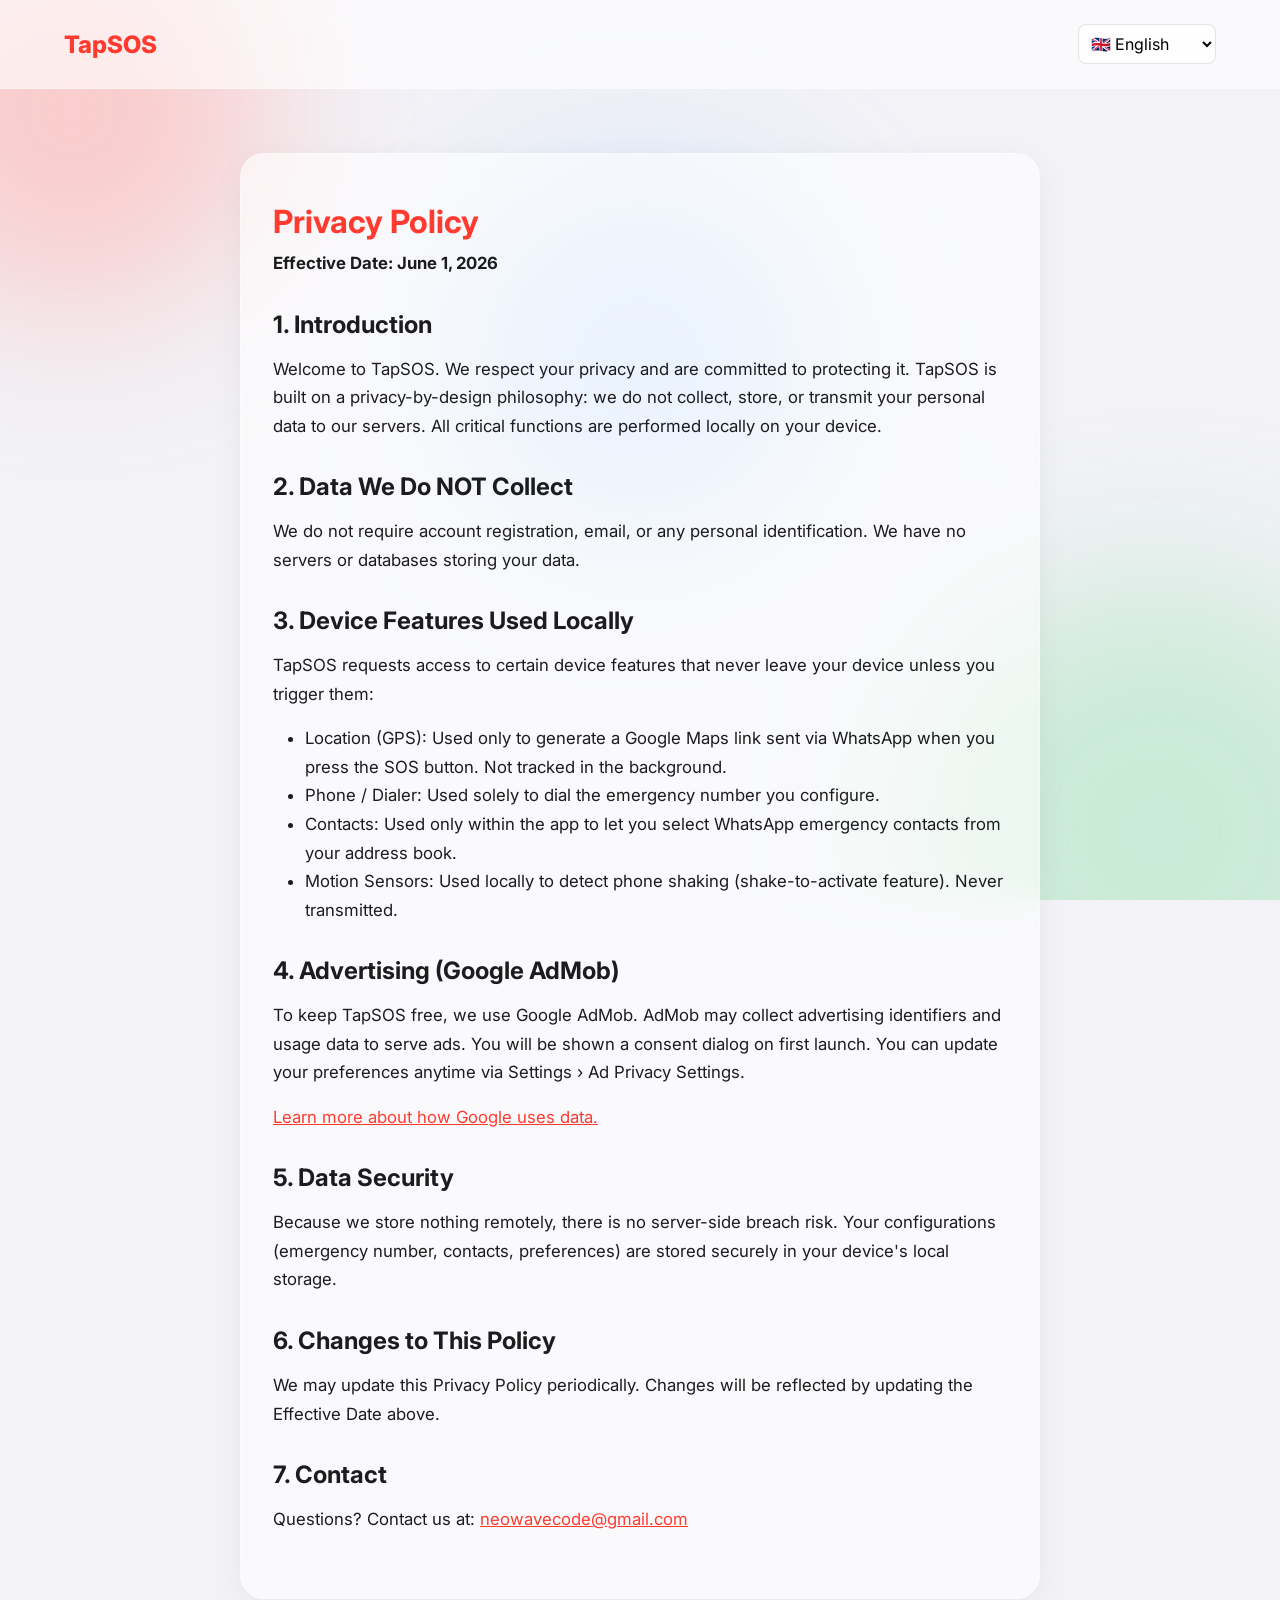
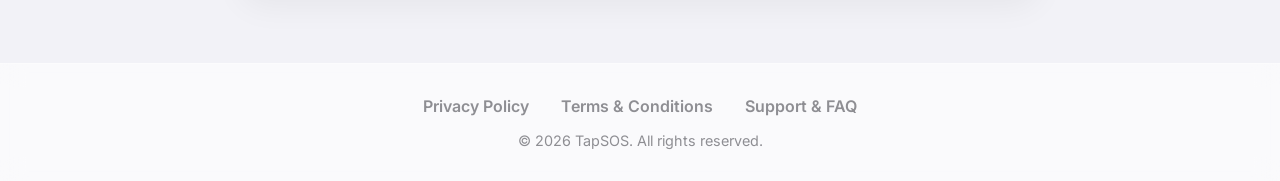
==== privacy.html @ 8781abed "Primer commit: subiendo archivos de la web" ====
<!DOCTYPE html>
<html lang="en">
<head>
  <meta charset="UTF-8">
  <meta name="viewport" content="width=device-width, initial-scale=1.0">
  <title>Privacy Policy - TapSOS</title>
  <link rel="stylesheet" href="styles.css">
</head>
<body>

  <div class="bg-blobs">
    <div class="blob blob-1"></div>
    <div class="blob blob-2"></div>
    <div class="blob blob-3"></div>
  </div>

  <nav>
    <a href="index.html" class="logo">TapSOS</a>
    <div class="lang-selector">
      <select id="lang-selector">
        <option value="en">🇬🇧 English</option>
        <option value="es">🇪🇸 Español</option>
        <option value="fr">🇫🇷 Français</option>
        <option value="de">🇩🇪 Deutsch</option>
        <option value="it">🇮🇹 Italiano</option>
        <option value="pt">🇵🇹 Português</option>
        <option value="ru">🇷🇺 Русский</option>
        <option value="zh">🇨🇳 中文</option>
        <option value="ja">🇯🇵 日本語</option>
        <option value="ar">🇸🇦 العربية</option>
      </select>
    </div>
  </nav>

  <main class="container" style="align-items: flex-start; justify-content: flex-start;">
    <div class="glass-card text-page" style="max-width: 800px; margin: 0 auto; width: 100%;">

      <h1 data-i18n="privTitle">Privacy Policy</h1>
      <p><strong data-i18n="privEffective">Effective Date: June 1, 2026</strong></p>

      <h2 data-i18n="priv1Title">1. Introduction</h2>
      <p data-i18n="priv1Body"></p>

      <h2 data-i18n="priv2Title">2. Data We Do NOT Collect</h2>
      <p data-i18n="priv2Body"></p>

      <h2 data-i18n="priv3Title">3. Device Features Used Locally</h2>
      <p data-i18n="priv3Body"></p>
      <ul>
        <li data-i18n="priv3Li1"></li>
        <li data-i18n="priv3Li2"></li>
        <li data-i18n="priv3Li3"></li>
        <li data-i18n="priv3Li4"></li>
      </ul>

      <h2 data-i18n="priv4Title">4. Advertising (Google AdMob)</h2>
      <p data-i18n="priv4Body"></p>
      <p>
        <a href="https://policies.google.com/technologies/partner-sites" target="_blank"
           style="color: var(--primary-color);" data-i18n="priv4Link">Learn more about how Google uses data.</a>
      </p>

      <h2 data-i18n="priv5Title">5. Data Security</h2>
      <p data-i18n="priv5Body"></p>

      <h2 data-i18n="priv6Title">6. Changes to This Policy</h2>
      <p data-i18n="priv6Body"></p>

      <h2 data-i18n="priv7Title">7. Contact</h2>
      <p>
        <span data-i18n="priv7Body">Questions? Contact us at:</span>
        <a href="mailto:neowavecode@gmail.com" style="color: var(--primary-color);">neowavecode@gmail.com</a>
      </p>

    </div>
  </main>

  <footer>
    <div class="footer-links">
      <a href="privacy.html" data-i18n="footerPrivacy">Privacy Policy</a>
      <a href="terms.html" data-i18n="footerTerms">Terms &amp; Conditions</a>
      <a href="support.html" data-i18n="footerSupport">Support &amp; FAQ</a>
    </div>
    <p class="support-email" data-i18n="footerRights">© 2026 TapSOS. All rights reserved.</p>
  </footer>

  <script src="script.js"></script>
</body>
</html>
---- styles.css ----
@import url('https://fonts.googleapis.com/css2?family=Inter:wght@400;600;800&display=swap');

:root {
  --primary-color: #ff3b30; /* SOS Red */
  --secondary-color: #34c759; /* SOS Green */
  --bg-color: #f2f2f7; /* Light gray background */
  --glass-bg: rgba(255, 255, 255, 0.6);
  --glass-border: rgba(255, 255, 255, 0.3);
  --text-primary: #1c1c1e;
  --text-secondary: #8e8e93;
}

* {
  margin: 0;
  padding: 0;
  box-sizing: border-box;
  font-family: 'Inter', -apple-system, BlinkMacSystemFont, sans-serif;
}

body {
  background-color: var(--bg-color);
  color: var(--text-primary);
  min-height: 100vh;
  display: flex;
  flex-direction: column;
  overflow-x: hidden;
  position: relative;
}

/* --- Animated Background Blur Circles --- */
.bg-blobs {
  position: fixed;
  top: 0;
  left: 0;
  width: 100vw;
  height: 100vh;
  z-index: -1;
  overflow: hidden;
  pointer-events: none;
}

.blob {
  position: absolute;
  border-radius: 50%;
  filter: blur(80px);
  opacity: 0.6;
  animation: float 20s infinite ease-in-out alternate;
}

.blob-1 {
  width: 400px;
  height: 400px;
  background: #ffb3b0; /* Light red */
  top: -10%;
  left: -10%;
  animation-delay: 0s;
}

.blob-2 {
  width: 500px;
  height: 500px;
  background: #b0e5c1; /* Light green */
  bottom: -20%;
  right: -10%;
  animation-delay: -5s;
}

.blob-3 {
  width: 350px;
  height: 350px;
  background: #b0d4ff; /* Light blue */
  top: 40%;
  left: 50%;
  transform: translate(-50%, -50%);
  animation-delay: -10s;
}

@keyframes float {
  0% { transform: translate(0, 0) scale(1); }
  33% { transform: translate(50px, -50px) scale(1.1); }
  66% { transform: translate(-30px, 40px) scale(0.9); }
  100% { transform: translate(0, 0) scale(1); }
}

/* --- Navigation --- */
nav {
  display: flex;
  justify-content: space-between;
  align-items: center;
  padding: 1.5rem 5%;
  background: var(--glass-bg);
  backdrop-filter: blur(12px);
  -webkit-backdrop-filter: blur(12px);
  border-bottom: 1px solid var(--glass-border);
  position: sticky;
  top: 0;
  z-index: 100;
}

.logo {
  font-weight: 800;
  font-size: 1.5rem;
  color: var(--primary-color);
  text-decoration: none;
}

.lang-selector select {
  padding: 0.5rem;
  border-radius: 8px;
  border: 1px solid rgba(0,0,0,0.1);
  background: rgba(255,255,255,0.8);
  font-size: 1rem;
  cursor: pointer;
  outline: none;
}

/* --- Hero Section (Glassmorphism) --- */
.container {
  flex: 1;
  display: flex;
  flex-direction: column;
  align-items: center;
  justify-content: center;
  padding: 4rem 5%;
  text-align: center;
}

.glass-card {
  background: var(--glass-bg);
  backdrop-filter: blur(20px);
  -webkit-backdrop-filter: blur(20px);
  border: 1px solid var(--glass-border);
  border-radius: 24px;
  padding: 3rem 2rem;
  max-width: 600px;
  box-shadow: 0 8px 32px rgba(0, 0, 0, 0.05);
  animation: slideUp 0.8s ease-out;
}

.glass-card h1 {
  font-size: 2.5rem;
  margin-bottom: 1rem;
  color: var(--text-primary);
}

.glass-card p {
  font-size: 1.1rem;
  color: var(--text-secondary);
  line-height: 1.6;
  margin-bottom: 2rem;
}

/* --- Store Buttons --- */
.store-buttons {
  display: flex;
  gap: 1rem;
  justify-content: center;
  flex-wrap: wrap;
}

.btn {
  display: inline-flex;
  align-items: center;
  justify-content: center;
  padding: 0.8rem 1.5rem;
  border-radius: 12px;
  font-weight: 600;
  text-decoration: none;
  transition: transform 0.2s, box-shadow 0.2s;
  color: white;
}

.btn i {
  margin-right: 8px;
  font-size: 1.2rem;
}

.btn-apple {
  background: #000;
}

.btn-google {
  background: var(--secondary-color);
}

.btn:hover {
  transform: translateY(-2px);
  box-shadow: 0 4px 15px rgba(0,0,0,0.1);
}

/* --- Footer --- */
footer {
  background: var(--glass-bg);
  backdrop-filter: blur(12px);
  -webkit-backdrop-filter: blur(12px);
  border-top: 1px solid var(--glass-border);
  padding: 2rem 5%;
  text-align: center;
  margin-top: auto;
}

.footer-links {
  display: flex;
  justify-content: center;
  gap: 2rem;
  margin-bottom: 1rem;
  flex-wrap: wrap;
}

.footer-links a {
  color: var(--text-secondary);
  text-decoration: none;
  font-weight: 600;
  transition: color 0.2s;
}

.footer-links a:hover {
  color: var(--primary-color);
}

.support-email {
  color: var(--text-secondary);
  font-size: 0.9rem;
}

.support-email a {
  color: var(--primary-color);
  text-decoration: none;
}

/* Animations */
@keyframes slideUp {
  from { opacity: 0; transform: translateY(30px); }
  to { opacity: 1; transform: translateY(0); }
}

/* Text pages (Privacy / Terms) */
.text-page {
  max-width: 800px;
  margin: 0 auto;
  text-align: left;
}

.text-page h1 {
  font-size: 2rem;
  margin-bottom: 0.5rem;
  color: var(--primary-color);
}

.text-page h2 {
  font-size: 1.5rem;
  margin-top: 2rem;
  margin-bottom: 1rem;
}

.text-page p, .text-page ul {
  font-size: 1.05rem;
  color: var(--text-primary);
  line-height: 1.7;
  margin-bottom: 1rem;
}

.text-page ul {
  padding-left: 2rem;
}
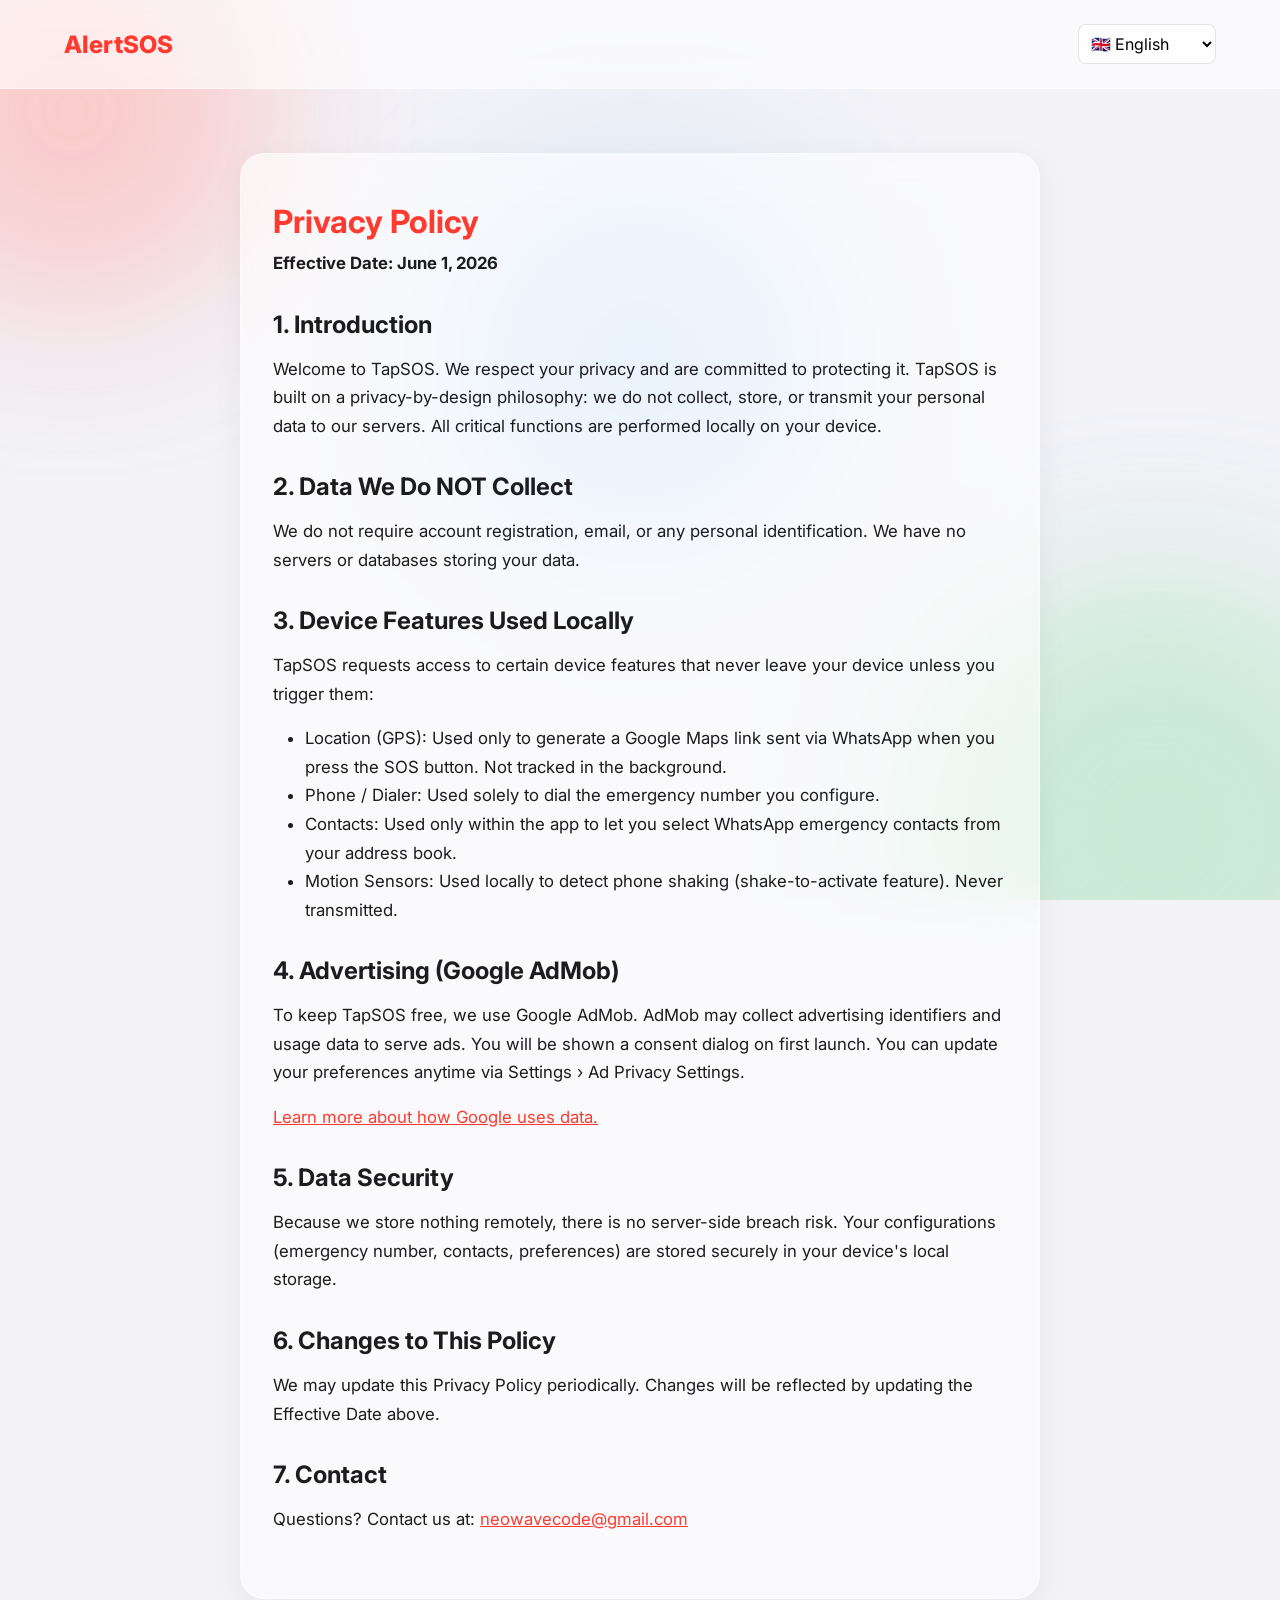
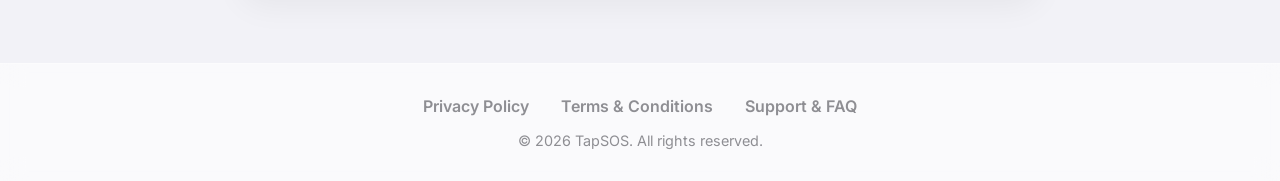
==== commit 2b3ba296: "Rename TapSOS to AlertSOS across all pages Co-Authored-By: Claude Sonnet 4.6 <noreply@anthropic.com>" ====
--- a/privacy.html
+++ b/privacy.html
@@ -3,7 +3,7 @@
 <head>
   <meta charset="UTF-8">
   <meta name="viewport" content="width=device-width, initial-scale=1.0">
-  <title>Privacy Policy - TapSOS</title>
+  <title>Privacy Policy - AlertSOS</title>
   <link rel="stylesheet" href="styles.css">
 </head>
 <body>
@@ -15,7 +15,7 @@
   </div>
 
   <nav>
-    <a href="index.html" class="logo">TapSOS</a>
+    <a href="index.html" class="logo">AlertSOS</a>
     <div class="lang-selector">
       <select id="lang-selector">
         <option value="en">🇬🇧 English</option>
@@ -81,7 +81,7 @@
       <a href="terms.html" data-i18n="footerTerms">Terms &amp; Conditions</a>
       <a href="support.html" data-i18n="footerSupport">Support &amp; FAQ</a>
     </div>
-    <p class="support-email" data-i18n="footerRights">© 2026 TapSOS. All rights reserved.</p>
+    <p class="support-email" data-i18n="footerRights">© 2026 AlertSOS. All rights reserved.</p>
   </footer>
 
   <script src="script.js"></script>
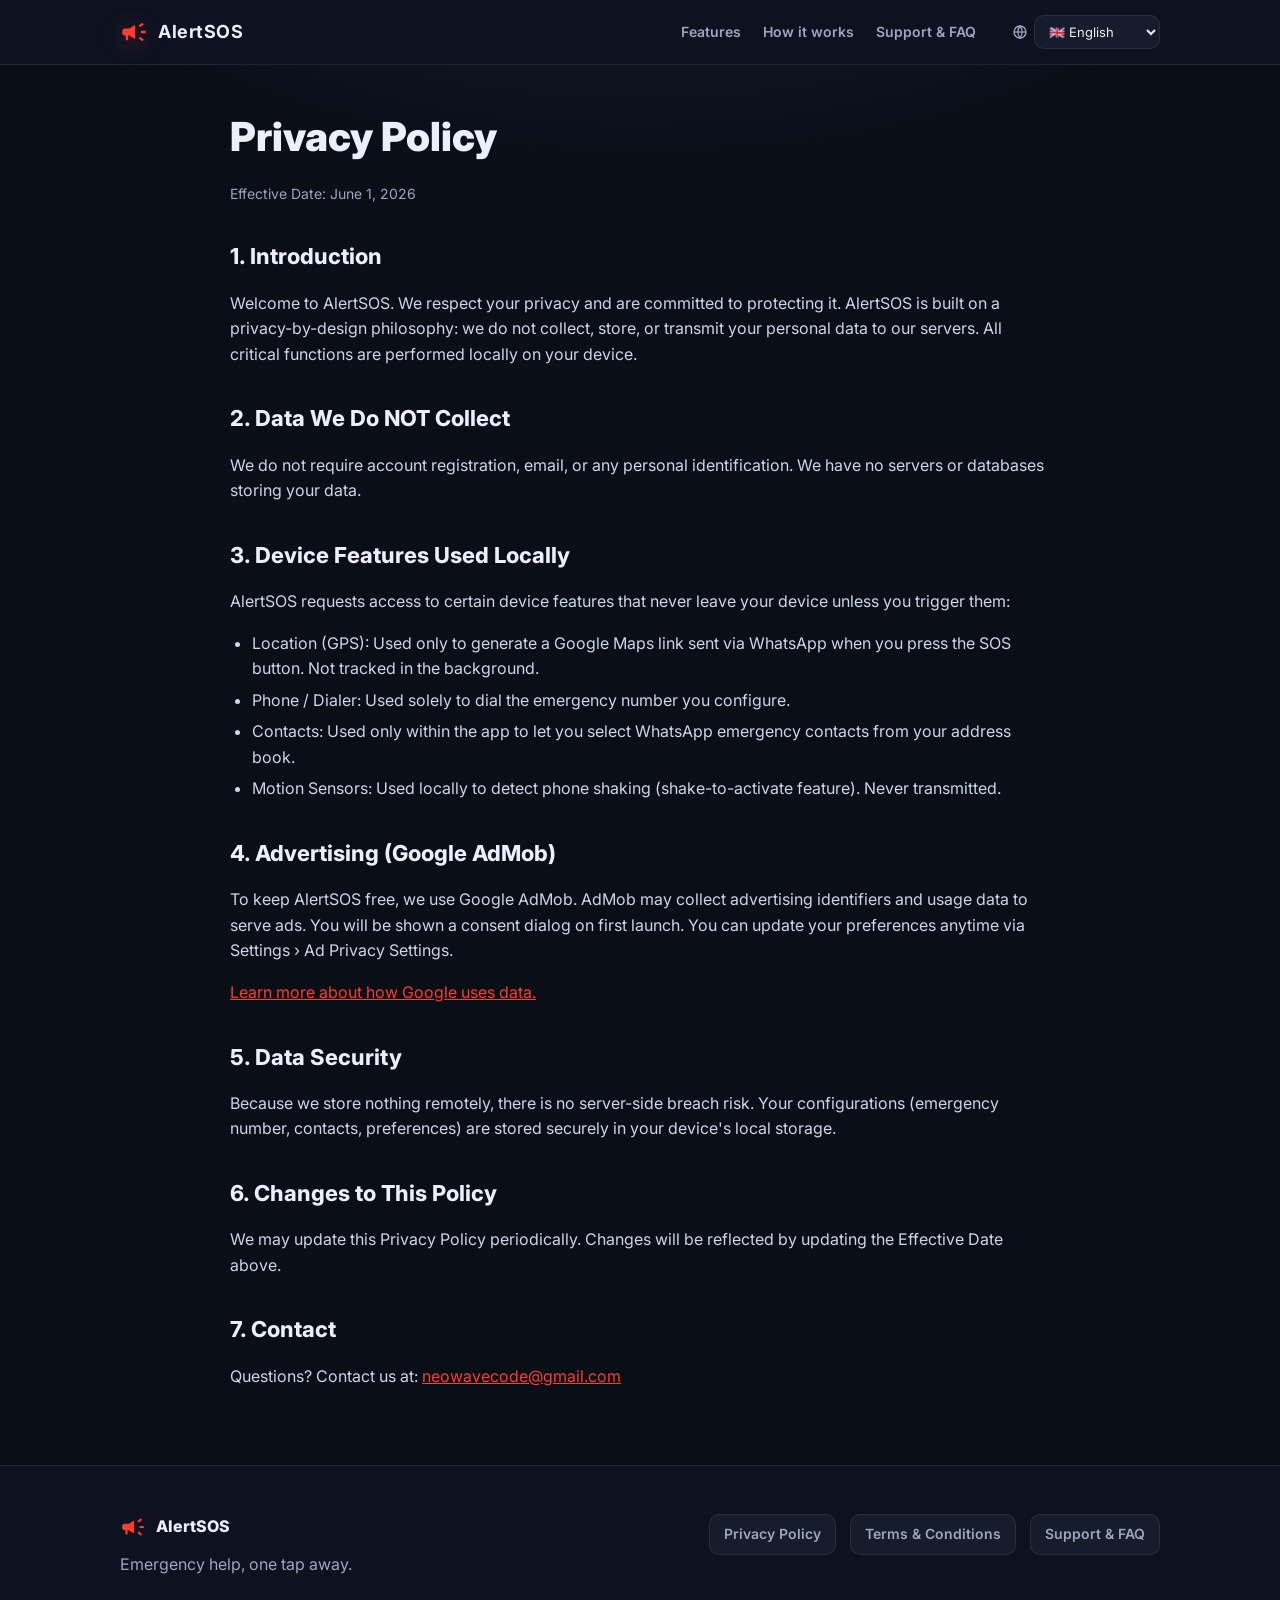
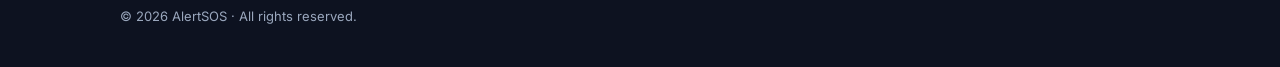
==== commit 4925a5ca: "Rediseño completo de la web AlertSOS - Nuevo diseño premium (tema oscuro, marca roja) con hero a dos" ====
--- a/privacy.html
+++ b/privacy.html
@@ -1,89 +1,94 @@
-<!DOCTYPE html>
+<!doctype html>
 <html lang="en">
 <head>
-  <meta charset="UTF-8">
-  <meta name="viewport" content="width=device-width, initial-scale=1.0">
-  <title>Privacy Policy - AlertSOS</title>
-  <link rel="stylesheet" href="styles.css">
+<meta charset="utf-8">
+<meta name="viewport" content="width=device-width, initial-scale=1">
+<title>Privacy Policy — AlertSOS</title>
+<link rel="icon" href="data:image/svg+xml,%3Csvg xmlns='http://www.w3.org/2000/svg' viewBox='0 -960 960 960'%3E%3Cpath fill='%23FF3B30' d='M720-440v-80h160v80H720Zm48 280-128-96 48-64 128 96-48 64Zm-80-480-48-64 128-96 48 64-128 96ZM200-200v-160h-40q-33 0-56.5-23.5T80-440v-80q0-33 23.5-56.5T160-600h160l200-120v480L320-360h-40v160h-80Zm380-280Z'/%3E%3C/svg%3E">
+<link href="https://fonts.googleapis.com/css2?family=Inter:wght@400;600;700;800;900&family=Cairo:wght@400;700;900&display=swap" rel="stylesheet">
+<link rel="stylesheet" href="styles.css">
 </head>
 <body>
 
-  <div class="bg-blobs">
-    <div class="blob blob-1"></div>
-    <div class="blob blob-2"></div>
-    <div class="blob blob-3"></div>
+<header class="site"><div class="wrap nav">
+  <a class="logo" href="index.html">
+    <svg viewBox="0 -960 960 960" fill="#FF3B30" aria-hidden="true"><path d="M720-440v-80h160v80H720Zm48 280-128-96 48-64 128 96-48 64Zm-80-480-48-64 128-96 48 64-128 96ZM200-200v-160h-40q-33 0-56.5-23.5T80-440v-80q0-33 23.5-56.5T160-600h160l200-120v480L320-360h-40v160h-80Zm380-280Z"/></svg>
+    <b>AlertSOS</b>
+  </a>
+  <nav class="links">
+    <a href="index.html#features" data-i18n="navFeatures">Features</a>
+    <a href="index.html#how" data-i18n="navHow">How it works</a>
+    <a href="support.html" data-i18n="footerSupport">Support</a>
+  </nav>
+  <div class="langbox">
+    <svg viewBox="0 0 24 24" fill="none" stroke="currentColor" stroke-width="2"><circle cx="12" cy="12" r="9"/><path d="M3 12h18"/><path d="M12 3a15 15 0 0 1 0 18 15 15 0 0 1 0-18Z"/></svg>
+    <select id="lang-selector" aria-label="Language">
+      <option value="en">🇬🇧 English</option>
+      <option value="es">🇪🇸 Español</option>
+      <option value="fr">🇫🇷 Français</option>
+      <option value="de">🇩🇪 Deutsch</option>
+      <option value="it">🇮🇹 Italiano</option>
+      <option value="pt">🇵🇹 Português</option>
+      <option value="ru">🇷🇺 Русский</option>
+      <option value="zh">🇨🇳 中文</option>
+      <option value="ja">🇯🇵 日本語</option>
+      <option value="ar">🇸🇦 العربية</option>
+    </select>
   </div>
+</div></header>
 
-  <nav>
-    <a href="index.html" class="logo">AlertSOS</a>
-    <div class="lang-selector">
-      <select id="lang-selector">
-        <option value="en">🇬🇧 English</option>
-        <option value="es">🇪🇸 Español</option>
-        <option value="fr">🇫🇷 Français</option>
-        <option value="de">🇩🇪 Deutsch</option>
-        <option value="it">🇮🇹 Italiano</option>
-        <option value="pt">🇵🇹 Português</option>
-        <option value="ru">🇷🇺 Русский</option>
-        <option value="zh">🇨🇳 中文</option>
-        <option value="ja">🇯🇵 日本語</option>
-        <option value="ar">🇸🇦 العربية</option>
-      </select>
+<main><div class="wrap">
+  <article class="doc">
+    <h1 data-i18n="privTitle">Privacy Policy</h1>
+    <p class="updated" data-i18n="privEffective">Effective Date: June 1, 2026</p>
+
+    <h2 data-i18n="priv1Title">1. Introduction</h2>
+    <p data-i18n="priv1Body"></p>
+
+    <h2 data-i18n="priv2Title">2. Data We Do NOT Collect</h2>
+    <p data-i18n="priv2Body"></p>
+
+    <h2 data-i18n="priv3Title">3. Device Features Used Locally</h2>
+    <p data-i18n="priv3Body"></p>
+    <ul>
+      <li data-i18n="priv3Li1"></li>
+      <li data-i18n="priv3Li2"></li>
+      <li data-i18n="priv3Li3"></li>
+      <li data-i18n="priv3Li4"></li>
+    </ul>
+
+    <h2 data-i18n="priv4Title">4. Advertising (Google AdMob)</h2>
+    <p data-i18n="priv4Body"></p>
+    <p><a href="https://policies.google.com/technologies/partner-sites" target="_blank" rel="noopener" data-i18n="priv4Link">Learn more about how Google uses data.</a></p>
+
+    <h2 data-i18n="priv5Title">5. Data Security</h2>
+    <p data-i18n="priv5Body"></p>
+
+    <h2 data-i18n="priv6Title">6. Changes to This Policy</h2>
+    <p data-i18n="priv6Body"></p>
+
+    <h2 data-i18n="priv7Title">7. Contact</h2>
+    <p><span data-i18n="priv7Body">Questions? Contact us at:</span> <a href="mailto:neowavecode@gmail.com">neowavecode@gmail.com</a></p>
+  </article>
+</div></main>
+
+<footer class="site"><div class="wrap">
+  <div class="foot">
+    <div>
+      <div class="brand"><svg viewBox="0 -960 960 960" fill="#FF3B30" aria-hidden="true"><path d="M720-440v-80h160v80H720Zm48 280-128-96 48-64 128 96-48 64Zm-80-480-48-64 128-96 48 64-128 96ZM200-200v-160h-40q-33 0-56.5-23.5T80-440v-80q0-33 23.5-56.5T160-600h160l200-120v480L320-360h-40v160h-80Zm380-280Z"/></svg><span>AlertSOS</span></div>
+      <p style="color:var(--muted);max-width:34ch;margin:12px 0 0" data-i18n="footerTagline">Emergency help, one tap away.</p>
     </div>
-  </nav>
-
-  <main class="container" style="align-items: flex-start; justify-content: flex-start;">
-    <div class="glass-card text-page" style="max-width: 800px; margin: 0 auto; width: 100%;">
-
-      <h1 data-i18n="privTitle">Privacy Policy</h1>
-      <p><strong data-i18n="privEffective">Effective Date: June 1, 2026</strong></p>
-
-      <h2 data-i18n="priv1Title">1. Introduction</h2>
-      <p data-i18n="priv1Body"></p>
-
-      <h2 data-i18n="priv2Title">2. Data We Do NOT Collect</h2>
-      <p data-i18n="priv2Body"></p>
-
-      <h2 data-i18n="priv3Title">3. Device Features Used Locally</h2>
-      <p data-i18n="priv3Body"></p>
-      <ul>
-        <li data-i18n="priv3Li1"></li>
-        <li data-i18n="priv3Li2"></li>
-        <li data-i18n="priv3Li3"></li>
-        <li data-i18n="priv3Li4"></li>
-      </ul>
-
-      <h2 data-i18n="priv4Title">4. Advertising (Google AdMob)</h2>
-      <p data-i18n="priv4Body"></p>
-      <p>
-        <a href="https://policies.google.com/technologies/partner-sites" target="_blank"
-           style="color: var(--primary-color);" data-i18n="priv4Link">Learn more about how Google uses data.</a>
-      </p>
-
-      <h2 data-i18n="priv5Title">5. Data Security</h2>
-      <p data-i18n="priv5Body"></p>
-
-      <h2 data-i18n="priv6Title">6. Changes to This Policy</h2>
-      <p data-i18n="priv6Body"></p>
-
-      <h2 data-i18n="priv7Title">7. Contact</h2>
-      <p>
-        <span data-i18n="priv7Body">Questions? Contact us at:</span>
-        <a href="mailto:neowavecode@gmail.com" style="color: var(--primary-color);">neowavecode@gmail.com</a>
-      </p>
-
-    </div>
-  </main>
-
-  <footer>
-    <div class="footer-links">
+    <div class="links">
       <a href="privacy.html" data-i18n="footerPrivacy">Privacy Policy</a>
       <a href="terms.html" data-i18n="footerTerms">Terms &amp; Conditions</a>
-      <a href="support.html" data-i18n="footerSupport">Support &amp; FAQ</a>
+      <a href="support.html" data-i18n="footerSupport">Support</a>
     </div>
-    <p class="support-email" data-i18n="footerRights">© 2026 AlertSOS. All rights reserved.</p>
-  </footer>
+  </div>
+  <div class="foot-bottom">
+    <span>© <span data-year>2026</span> AlertSOS · <span data-i18n="footerRightsShort">All rights reserved.</span></span>
+  </div>
+</div></footer>
 
-  <script src="script.js"></script>
+<script src="script.js"></script>
 </body>
 </html>
--- a/styles.css
+++ b/styles.css
@@ -1,265 +1,191 @@
-@import url('https://fonts.googleapis.com/css2?family=Inter:wght@400;600;800&display=swap');
+/* AlertSOS — sitio web (GitHub Pages). Tema oscuro premium, rojo de marca.
+   Estructura y estética basadas en un diseño premium; adaptadas a AlertSOS. */
+:root{
+  --bg:#0A0E17;
+  --bg-2:#0D1220;
+  --panel:#151C2B;
+  --panel-2:#111827;
+  --line:rgba(255,255,255,.08);
+  --text:#EAF0FA;
+  --muted:#9AA7BD;
+  --brand:#FF3B30;
+  --brand-2:#D32F2F;
+  --brand-ink:#ffffff;
+  --radius:18px;
+  --maxw:1080px;
+  --shadow:0 20px 60px rgba(0,0,0,.45);
+  --font:'Inter',-apple-system,BlinkMacSystemFont,"Segoe UI",Roboto,Helvetica,Arial,"Noto Sans",sans-serif;
+}
+*{box-sizing:border-box}
+html{scroll-behavior:smooth}
+body{
+  margin:0;background:radial-gradient(1200px 600px at 50% -10%,#1c2135 0%,var(--bg) 55%);
+  color:var(--text);font-family:var(--font);line-height:1.6;-webkit-font-smoothing:antialiased;
+}
+a{color:inherit;text-decoration:none}
+img{max-width:100%}
+.wrap{max-width:var(--maxw);margin:0 auto;padding:0 20px}
 
-:root {
-  --primary-color: #ff3b30; /* SOS Red */
-  --secondary-color: #34c759; /* SOS Green */
-  --bg-color: #f2f2f7; /* Light gray background */
-  --glass-bg: rgba(255, 255, 255, 0.6);
-  --glass-border: rgba(255, 255, 255, 0.3);
-  --text-primary: #1c1c1e;
-  --text-secondary: #8e8e93;
+/* Header */
+header.site{position:sticky;top:0;z-index:50;backdrop-filter:blur(12px);
+  background:var(--bg-2);border-bottom:1px solid var(--line)}
+.nav{display:flex;align-items:center;gap:18px;height:64px}
+.logo{display:flex;align-items:center;gap:10px;font-weight:800;letter-spacing:.5px}
+.logo svg{width:28px;height:28px;filter:drop-shadow(0 4px 12px rgba(255,59,48,.4))}
+.logo b{font-size:18px}
+.nav .links{display:flex;gap:22px;margin-left:auto}
+.nav .links a{color:var(--muted);font-size:14px;font-weight:600}
+.nav .links a:hover{color:var(--text)}
+.langbox{display:flex;align-items:center;gap:6px;margin-left:18px}
+.langbox svg{width:16px;height:16px;color:var(--muted)}
+select#lang-selector{background:var(--panel);color:var(--text);border:1px solid var(--line);
+  border-radius:10px;padding:7px 10px;font-size:13px;font-family:inherit;cursor:pointer}
+
+/* Hero */
+.hero{padding:70px 0 40px;text-align:center}
+.badge{display:inline-flex;align-items:center;gap:8px;padding:7px 14px;border:1px solid var(--line);
+  border-radius:999px;background:rgba(255,59,48,.08);color:var(--brand);font-size:13px;font-weight:700}
+.badge .dot{width:8px;height:8px;border-radius:50%;background:var(--brand);box-shadow:0 0 12px var(--brand)}
+.hero h1{font-size:clamp(34px,6vw,60px);line-height:1.05;margin:22px auto 14px;max-width:14ch;font-weight:850;letter-spacing:-1px}
+.hero p.sub{color:var(--muted);font-size:clamp(16px,2.2vw,20px);max-width:56ch;margin:0 auto 26px}
+.cta-row{display:flex;gap:16px;justify-content:center;flex-wrap:wrap;align-items:center}
+.badge-link{display:inline-flex;transition:transform .15s ease,filter .15s ease}
+.badge-link:hover{transform:translateY(-2px);filter:brightness(1.08)}
+/* Ambos badges recortados a ras → mismo alto = misma altura visual. */
+.badge-link img{width:auto;display:block;height:48px}
+.hero .note{margin-top:16px;color:var(--muted);font-size:13px}
+/* Desktop: hero a dos columnas (texto+botones a la izquierda, móvil a la derecha). */
+@media (min-width:861px){
+  .hero{padding:64px 0 40px}
+  .hero-grid{display:grid;grid-template-columns:1.05fr .95fr;align-items:center;gap:52px;text-align:left}
+  .hero-copy h1{margin:18px 0 14px;max-width:15ch}
+  .hero-copy .sub{margin:0 0 26px;max-width:50ch}
+  .hero-copy .cta-row{justify-content:flex-start}
+  .hero-media .mock{margin:0 auto;width:300px}
 }
 
-* {
-  margin: 0;
-  padding: 0;
-  box-sizing: border-box;
-  font-family: 'Inter', -apple-system, BlinkMacSystemFont, sans-serif;
+/* Hero mockup + slider de capturas */
+.mock{margin:48px auto 0;width:264px;max-width:80%;position:relative}
+.phone{border-radius:40px;background:#05080f;border:11px solid #05080f;
+  box-shadow:var(--shadow);padding:0;overflow:hidden;position:relative}
+/* Ratio exacto de las capturas (983x2000) para que se vean completas, sin recorte lateral. */
+.phone .screen{aspect-ratio:983/2000;width:100%;background:#000;position:relative;overflow:hidden}
+.slider{position:absolute;inset:0;display:flex;width:500%;animation:slide 22s infinite}
+.slider img{width:20%;height:100%;object-fit:cover}
+@keyframes slide{
+  0%,   16%  {transform:translateX(0)}
+  20%,  36%  {transform:translateX(-20%)}
+  40%,  56%  {transform:translateX(-40%)}
+  60%,  76%  {transform:translateX(-60%)}
+  80%,  100% {transform:translateX(-80%)}
+}
+@media (prefers-reduced-motion: reduce){ .slider{animation:none} }
+.glow{position:absolute;inset:-12% -16%;z-index:-1;filter:blur(30px);
+  background:radial-gradient(50% 46% at 50% 46%,rgba(255,59,48,.40),rgba(255,59,48,.14) 46%,transparent 72%)}
+
+/* Trust strip */
+.trust{display:flex;gap:14px;justify-content:center;flex-wrap:wrap;margin:44px 0 8px}
+.trust .pill{display:flex;align-items:center;gap:9px;color:var(--muted);font-size:14px;font-weight:600;
+  background:var(--panel);border:1px solid var(--line);padding:10px 16px;border-radius:12px}
+.trust .pill svg{width:18px;height:18px;color:var(--brand)}
+
+/* Sections */
+section{padding:64px 0}
+.section-h{text-align:center;max-width:60ch;margin:0 auto 44px}
+.section-h h2{font-size:clamp(26px,4vw,38px);margin:0 0 12px;font-weight:820;letter-spacing:-.5px}
+.section-h p{color:var(--muted);margin:0;font-size:17px}
+.kicker{color:var(--brand);font-weight:800;letter-spacing:1.5px;text-transform:uppercase;font-size:12px;margin-bottom:10px}
+
+/* Features grid */
+.grid{display:grid;grid-template-columns:repeat(auto-fit,minmax(280px,1fr));gap:18px}
+.card{background:linear-gradient(180deg,var(--panel),var(--panel-2));border:1px solid var(--line);
+  border-radius:var(--radius);padding:24px;transition:transform .2s,border-color .2s}
+.card:hover{transform:translateY(-4px);border-color:rgba(255,59,48,.35)}
+.card .ic{width:46px;height:46px;border-radius:12px;display:flex;align-items:center;justify-content:center;
+  background:rgba(255,59,48,.12);margin-bottom:16px}
+.card .ic svg{width:24px;height:24px;color:var(--brand)}
+.card h3{margin:0 0 8px;font-size:18px;font-weight:750}
+.card p{margin:0;color:var(--muted);font-size:15px}
+
+/* How it works */
+.steps{display:grid;grid-template-columns:repeat(auto-fit,minmax(240px,1fr));gap:22px}
+.step{text-align:center;padding:10px}
+.step .num{width:52px;height:52px;border-radius:50%;margin:0 auto 16px;display:flex;align-items:center;justify-content:center;
+  font-weight:850;font-size:20px;color:var(--brand-ink);background:linear-gradient(135deg,var(--brand),var(--brand-2));
+  box-shadow:0 8px 24px rgba(255,59,48,.35)}
+.step h3{margin:0 0 8px;font-size:19px}
+.step p{margin:0;color:var(--muted);font-size:15px}
+
+/* Privacy teaser */
+.privacy-teaser{background:linear-gradient(135deg,rgba(255,59,48,.10),rgba(211,47,47,.04));
+  border:1px solid rgba(255,59,48,.25);border-radius:24px;padding:44px;text-align:center}
+.privacy-teaser .ic{width:64px;height:64px;border-radius:18px;margin:0 auto 20px;display:flex;align-items:center;justify-content:center;
+  background:rgba(255,59,48,.15)}
+.privacy-teaser .ic svg{width:34px;height:34px;color:var(--brand)}
+.privacy-teaser h2{margin:0 0 12px;font-size:clamp(24px,3.5vw,32px)}
+.privacy-teaser p{color:var(--muted);max-width:60ch;margin:0 auto 22px;font-size:17px}
+.btn{display:inline-flex;align-items:center;gap:8px;padding:13px 24px;border-radius:12px;font-weight:750;
+  background:linear-gradient(135deg,var(--brand),var(--brand-2));color:var(--brand-ink);border:none;cursor:pointer;font-size:15px}
+.btn:hover{filter:brightness(1.05)}
+.btn.ghost{background:transparent;color:var(--text);border:1px solid var(--line)}
+
+/* Legal / content pages */
+.doc{max-width:820px;margin:0 auto;padding:40px 0 20px}
+.doc h1{font-size:clamp(28px,5vw,40px);margin:0 0 6px;font-weight:850}
+.doc .updated{color:var(--muted);font-size:14px;margin-bottom:28px}
+.doc h2{font-size:22px;margin:34px 0 10px;font-weight:760}
+.doc p,.doc li{color:#cdd6e6;font-size:16px}
+.doc ul{padding-left:22px}
+.doc li{margin:6px 0}
+.doc a{color:var(--brand);text-decoration:underline}
+.doc .lead{font-size:18px;color:var(--text)}
+.callout{background:var(--panel);border:1px solid var(--line);border-left:3px solid var(--brand);
+  border-radius:12px;padding:16px 20px;margin:22px 0}
+.callout p{margin:0;font-weight:600;color:var(--text)}
+
+/* Support / FAQ */
+.faq{max-width:820px;margin:0 auto}
+.faq details{background:var(--panel);border:1px solid var(--line);border-radius:14px;padding:4px 20px;margin:12px 0}
+.faq summary{cursor:pointer;font-weight:700;padding:16px 0;list-style:none;font-size:16px;
+  display:flex;justify-content:space-between;align-items:center;gap:16px}
+.faq summary::-webkit-details-marker{display:none}
+.faq summary::after{content:"+";color:var(--brand);font-weight:800;font-size:20px;line-height:1;flex-shrink:0}
+.faq details[open] summary::after{content:"–"}
+.faq details p{color:var(--muted);margin:0 0 16px;font-size:15px}
+.contact-card{background:linear-gradient(135deg,rgba(255,59,48,.10),transparent);border:1px solid rgba(255,59,48,.25);
+  border-radius:20px;padding:32px;text-align:center;max-width:560px;margin:0 auto 40px}
+.contact-card h2{margin:0 0 8px}
+.contact-card p{color:var(--muted);margin:0}
+.contact-card a.mail{display:inline-block;margin-top:16px;padding:12px 24px;border-radius:12px;font-weight:750;font-size:15px;
+  background:linear-gradient(135deg,var(--brand),var(--brand-2));color:var(--brand-ink)}
+.contact-card a.mail:hover{filter:brightness(1.05)}
+
+/* Footer */
+footer.site{border-top:1px solid var(--line);background:var(--bg-2);padding:48px 0 40px;margin-top:40px}
+.foot{display:flex;flex-wrap:wrap;gap:24px;align-items:flex-start;justify-content:space-between}
+.foot .brand{display:flex;align-items:center;gap:10px;font-weight:800}
+.foot .brand svg{width:26px;height:26px}
+.foot .links{display:flex;gap:14px;flex-wrap:wrap}
+.foot .links a{color:var(--muted);font-weight:600;font-size:14px;padding:8px 14px;border:1px solid var(--line);
+  border-radius:10px;background:var(--panel)}
+.foot .links a:hover{color:var(--text);border-color:rgba(255,59,48,.35)}
+.foot-bottom{margin-top:28px;color:var(--muted);font-size:13px;display:flex;justify-content:space-between;flex-wrap:wrap;gap:10px}
+.foot-bottom a{color:var(--brand)}
+
+@media (max-width:640px){
+  .nav .links{display:none}
+  .hero{padding:48px 0 24px}
+  section{padding:48px 0}
+  .privacy-teaser{padding:30px 20px}
 }
 
-body {
-  background-color: var(--bg-color);
-  color: var(--text-primary);
-  min-height: 100vh;
-  display: flex;
-  flex-direction: column;
-  overflow-x: hidden;
-  position: relative;
-}
-
-/* --- Animated Background Blur Circles --- */
-.bg-blobs {
-  position: fixed;
-  top: 0;
-  left: 0;
-  width: 100vw;
-  height: 100vh;
-  z-index: -1;
-  overflow: hidden;
-  pointer-events: none;
-}
-
-.blob {
-  position: absolute;
-  border-radius: 50%;
-  filter: blur(80px);
-  opacity: 0.6;
-  animation: float 20s infinite ease-in-out alternate;
-}
-
-.blob-1 {
-  width: 400px;
-  height: 400px;
-  background: #ffb3b0; /* Light red */
-  top: -10%;
-  left: -10%;
-  animation-delay: 0s;
-}
-
-.blob-2 {
-  width: 500px;
-  height: 500px;
-  background: #b0e5c1; /* Light green */
-  bottom: -20%;
-  right: -10%;
-  animation-delay: -5s;
-}
-
-.blob-3 {
-  width: 350px;
-  height: 350px;
-  background: #b0d4ff; /* Light blue */
-  top: 40%;
-  left: 50%;
-  transform: translate(-50%, -50%);
-  animation-delay: -10s;
-}
-
-@keyframes float {
-  0% { transform: translate(0, 0) scale(1); }
-  33% { transform: translate(50px, -50px) scale(1.1); }
-  66% { transform: translate(-30px, 40px) scale(0.9); }
-  100% { transform: translate(0, 0) scale(1); }
-}
-
-/* --- Navigation --- */
-nav {
-  display: flex;
-  justify-content: space-between;
-  align-items: center;
-  padding: 1.5rem 5%;
-  background: var(--glass-bg);
-  backdrop-filter: blur(12px);
-  -webkit-backdrop-filter: blur(12px);
-  border-bottom: 1px solid var(--glass-border);
-  position: sticky;
-  top: 0;
-  z-index: 100;
-}
-
-.logo {
-  font-weight: 800;
-  font-size: 1.5rem;
-  color: var(--primary-color);
-  text-decoration: none;
-}
-
-.lang-selector select {
-  padding: 0.5rem;
-  border-radius: 8px;
-  border: 1px solid rgba(0,0,0,0.1);
-  background: rgba(255,255,255,0.8);
-  font-size: 1rem;
-  cursor: pointer;
-  outline: none;
-}
-
-/* --- Hero Section (Glassmorphism) --- */
-.container {
-  flex: 1;
-  display: flex;
-  flex-direction: column;
-  align-items: center;
-  justify-content: center;
-  padding: 4rem 5%;
-  text-align: center;
-}
-
-.glass-card {
-  background: var(--glass-bg);
-  backdrop-filter: blur(20px);
-  -webkit-backdrop-filter: blur(20px);
-  border: 1px solid var(--glass-border);
-  border-radius: 24px;
-  padding: 3rem 2rem;
-  max-width: 600px;
-  box-shadow: 0 8px 32px rgba(0, 0, 0, 0.05);
-  animation: slideUp 0.8s ease-out;
-}
-
-.glass-card h1 {
-  font-size: 2.5rem;
-  margin-bottom: 1rem;
-  color: var(--text-primary);
-}
-
-.glass-card p {
-  font-size: 1.1rem;
-  color: var(--text-secondary);
-  line-height: 1.6;
-  margin-bottom: 2rem;
-}
-
-/* --- Store Buttons --- */
-.store-buttons {
-  display: flex;
-  gap: 1rem;
-  justify-content: center;
-  flex-wrap: wrap;
-}
-
-.btn {
-  display: inline-flex;
-  align-items: center;
-  justify-content: center;
-  padding: 0.8rem 1.5rem;
-  border-radius: 12px;
-  font-weight: 600;
-  text-decoration: none;
-  transition: transform 0.2s, box-shadow 0.2s;
-  color: white;
-}
-
-.btn i {
-  margin-right: 8px;
-  font-size: 1.2rem;
-}
-
-.btn-apple {
-  background: #000;
-}
-
-.btn-google {
-  background: var(--secondary-color);
-}
-
-.btn:hover {
-  transform: translateY(-2px);
-  box-shadow: 0 4px 15px rgba(0,0,0,0.1);
-}
-
-/* --- Footer --- */
-footer {
-  background: var(--glass-bg);
-  backdrop-filter: blur(12px);
-  -webkit-backdrop-filter: blur(12px);
-  border-top: 1px solid var(--glass-border);
-  padding: 2rem 5%;
-  text-align: center;
-  margin-top: auto;
-}
-
-.footer-links {
-  display: flex;
-  justify-content: center;
-  gap: 2rem;
-  margin-bottom: 1rem;
-  flex-wrap: wrap;
-}
-
-.footer-links a {
-  color: var(--text-secondary);
-  text-decoration: none;
-  font-weight: 600;
-  transition: color 0.2s;
-}
-
-.footer-links a:hover {
-  color: var(--primary-color);
-}
-
-.support-email {
-  color: var(--text-secondary);
-  font-size: 0.9rem;
-}
-
-.support-email a {
-  color: var(--primary-color);
-  text-decoration: none;
-}
-
-/* Animations */
-@keyframes slideUp {
-  from { opacity: 0; transform: translateY(30px); }
-  to { opacity: 1; transform: translateY(0); }
-}
-
-/* Text pages (Privacy / Terms) */
-.text-page {
-  max-width: 800px;
-  margin: 0 auto;
-  text-align: left;
-}
-
-.text-page h1 {
-  font-size: 2rem;
-  margin-bottom: 0.5rem;
-  color: var(--primary-color);
-}
-
-.text-page h2 {
-  font-size: 1.5rem;
-  margin-top: 2rem;
-  margin-bottom: 1rem;
-}
-
-.text-page p, .text-page ul {
-  font-size: 1.05rem;
-  color: var(--text-primary);
-  line-height: 1.7;
-  margin-bottom: 1rem;
-}
-
-.text-page ul {
-  padding-left: 2rem;
-}
+/* ===== Hero en claro (bien contrastado). Cabecera y secciones en oscuro. ===== */
+.hero{color:#0e1626;background:
+  radial-gradient(58% 48% at 50% -12%,rgba(255,59,48,.10),transparent 60%),
+  linear-gradient(180deg,#f7fafc 0%,#e9eef5 100%)}
+.hero h1{color:#0b1220}
+.hero p.sub{color:#55617a}
+.hero .badge{background:rgba(255,59,48,.12);border-color:rgba(220,40,40,.35);color:#c62828}
+.hero .note{color:#6b7688}
+.hero .trust .pill{background:#fff;border-color:#e3e9f2;color:#3c4658;box-shadow:0 1px 3px rgba(16,24,40,.05)}
+.hero .trust .pill svg{color:var(--brand-2)}
